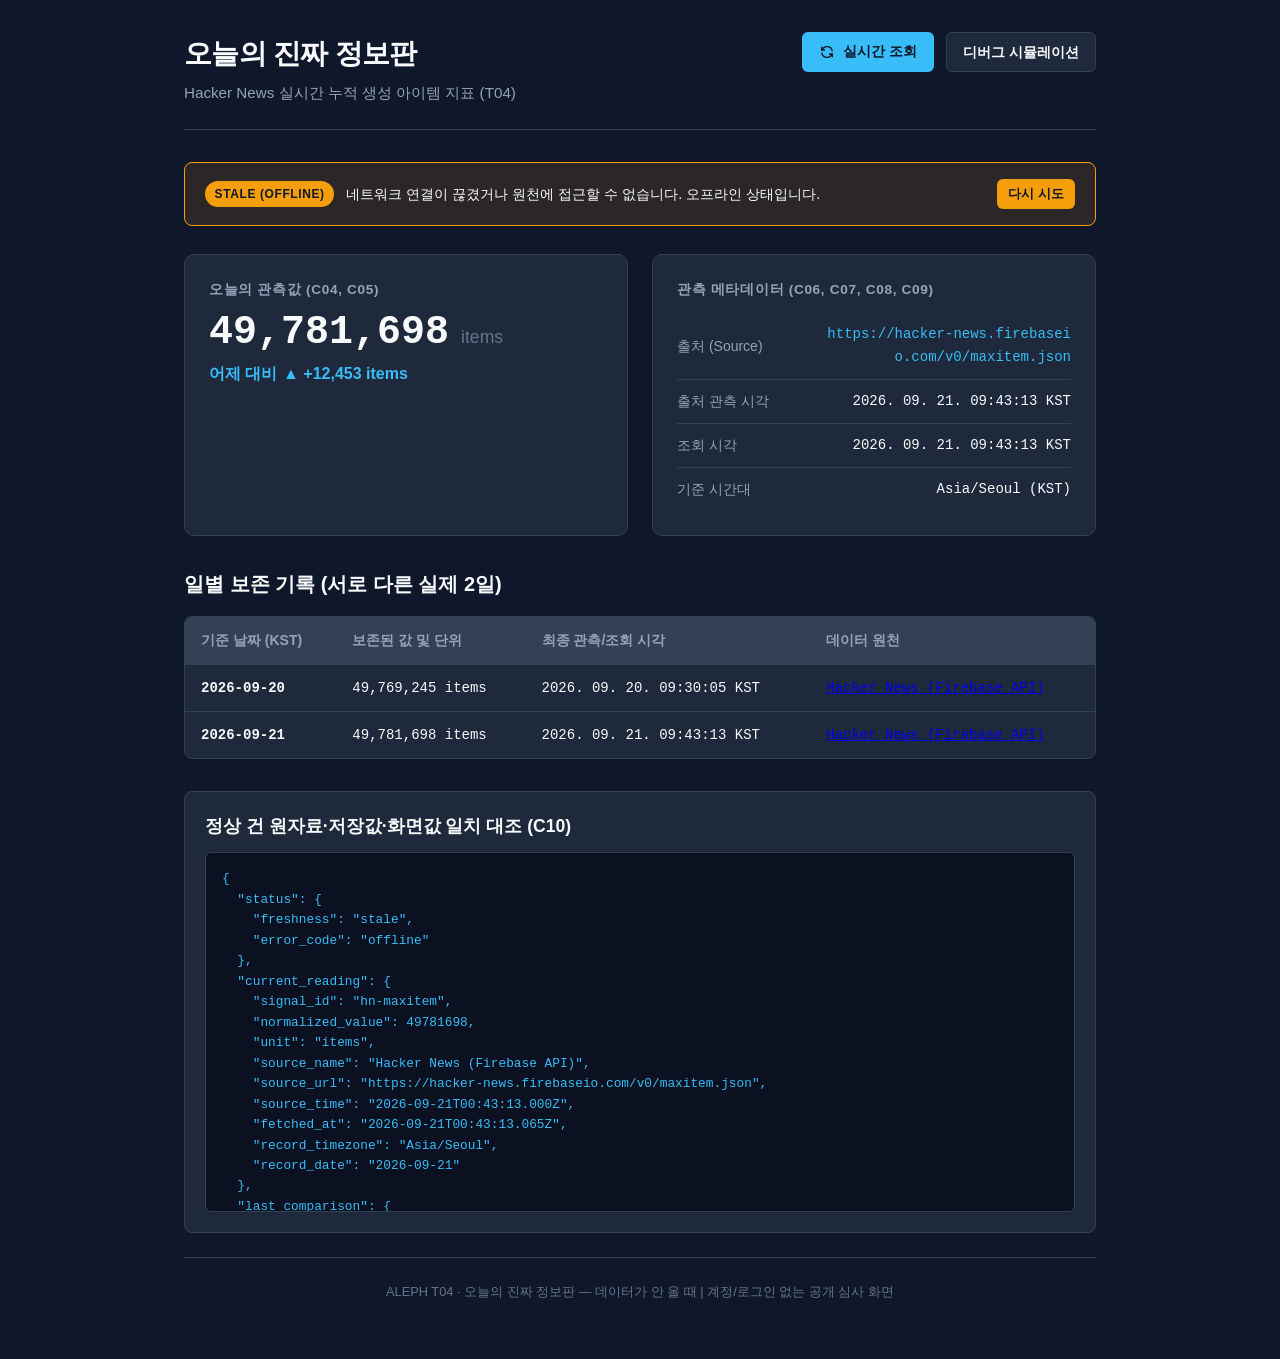
==== index.html @ 4e649e82 "feat(board): 메인 실시간 정보판 화면 구현" ====
<!DOCTYPE html>
<html lang="ko">
<head>
  <meta charset="UTF-8">
  <meta name="viewport" content="width=device-width, initial-scale=1.0">
  <title>오늘의 진짜 정보판 — Hacker News Daily Indicator</title>
  <link rel="stylesheet" href="./style.css">
</head>
<body>
  <div class="container">
    <header>
      <div class="header-title">
        <h1>오늘의 진짜 정보판</h1>
        <p>Hacker News 실시간 누적 생성 아이템 지표 (T04)</p>
      </div>
      <div class="nav-links">
        <button id="btn-refresh" class="btn btn-primary">
          <svg width="16" height="16" fill="none" stroke="currentColor" stroke-width="2" viewBox="0 0 24 24"><path d="M4 4v5h.582m15.356 2A8.001 8.001 0 004.582 9m0 0H9m11 11v-5h-.581m0 0a8.003 8.003 0 01-15.357-2m15.357 2H15"/></svg>
          실시간 조회
        </button>
        <a href="./debug.html" class="btn btn-secondary">
          디버그 시뮬레이션
        </a>
      </div>
    </header>

    <!-- 상태 및 신선도 배너 (C17, C18, C19) -->
    <div id="status-banner" class="status-banner fresh">
      <div class="status-content">
        <div class="status-badge-row">
          <span id="status-badge" class="badge badge-fresh">FRESH</span>
          <span id="status-desc" class="status-desc">외부 원천과 정상 통신 중입니다.</span>
        </div>
      </div>
      <button id="btn-retry" class="btn btn-warning btn-sm" style="display: none;">
        다시 시도
      </button>
    </div>

    <!-- 핵심 지표 카드 그리드 (C04, C05, C24) -->
    <div class="grid">
      <div class="card">
        <div class="card-title">오늘의 관측값 (C04, C05)</div>
        <div class="metric-value-container">
          <span id="metric-value" class="metric-number">-</span>
          <span id="metric-unit" class="metric-unit">items</span>
        </div>
        <div id="metric-delta" class="metric-delta delta-neutral">
          어제 대비 계산 중...
        </div>
      </div>

      <div class="card">
        <div class="card-title">관측 메타데이터 (C06, C07, C08, C09)</div>
        <table class="meta-table">
          <tbody>
            <tr>
              <th>출처 (Source)</th>
              <td><a id="meta-source-url" href="https://hacker-news.firebaseio.com/v0/maxitem.json" target="_blank" rel="noopener noreferrer"><span id="meta-source-name">Hacker News (Firebase API)</span></a></td>
            </tr>
            <tr>
              <th>출처 관측 시각</th>
              <td id="meta-source-time">-</td>
            </tr>
            <tr>
              <th>조회 시각</th>
              <td id="meta-fetched-at">-</td>
            </tr>
            <tr>
              <th>기준 시간대</th>
              <td id="meta-timezone">Asia/Seoul (KST)</td>
            </tr>
          </tbody>
        </table>
      </div>
    </div>

    <!-- KST 일별 보존 기록 테이블 (C22, C23, C24) -->
    <h2 class="section-title">일별 보존 기록 (서로 다른 실제 2일)</h2>
    <div class="history-table-container">
      <table class="history-table">
        <thead>
          <tr>
            <th>기준 날짜 (KST)</th>
            <th>보존된 값 및 단위</th>
            <th>최종 관측/조회 시각</th>
            <th>데이터 원천</th>
          </tr>
        </thead>
        <tbody id="history-table-body">
          <tr>
            <td colspan="4" style="text-align: center; color: var(--text-muted);">기록을 불러오는 중...</td>
          </tr>
        </tbody>
      </table>
    </div>

    <!-- 원자료 대조 인스펙터 (C10) -->
    <div class="panel">
      <div class="panel-title">정상 건 원자료·저장값·화면값 일치 대조 (C10)</div>
      <pre id="raw-json" class="code-box">로딩 중...</pre>
    </div>

    <footer>
      <p>ALEPH T04 · 오늘의 진짜 정보판 — 데이터가 안 올 때 | 계정/로그인 없는 공개 심사 화면</p>
    </footer>
  </div>

  <script type="module" src="./src/app.js"></script>
</body>
</html>
---- style.css ----
:root {
  --bg-primary: #0f172a;
  --bg-secondary: #1e293b;
  --bg-card: #1e293b;
  --bg-subtle: #334155;
  --text-primary: #f8fafc;
  --text-secondary: #94a3b8;
  --text-muted: #64748b;
  --border-color: #334155;
  --accent-primary: #38bdf8;
  --accent-hover: #0284c7;
  --success: #22c55e;
  --success-bg: rgba(34, 197, 94, 0.12);
  --warning: #f59e0b;
  --warning-bg: rgba(245, 158, 11, 0.12);
  --danger: #ef4444;
  --danger-bg: rgba(239, 68, 68, 0.12);
  --font-family: -apple-system, BlinkMacSystemFont, "Segoe UI", Roboto, "Helvetica Neue", Arial, sans-serif;
  --font-mono: ui-monospace, SFMono-Regular, Menlo, Monaco, Consolas, monospace;
}

* {
  box-sizing: border-box;
  margin: 0;
  padding: 0;
}

body {
  background-color: var(--bg-primary);
  color: var(--text-primary);
  font-family: var(--font-family);
  line-height: 1.6;
  min-height: 100vh;
  display: flex;
  flex-direction: column;
}

.container {
  max-width: 960px;
  margin: 0 auto;
  padding: 2rem 1.5rem;
  width: 100%;
}

/* Header */
header {
  border-bottom: 1px solid var(--border-color);
  padding-bottom: 1.5rem;
  margin-bottom: 2rem;
  display: flex;
  justify-content: space-between;
  align-items: flex-start;
  flex-wrap: wrap;
  gap: 1rem;
}

.header-title h1 {
  font-size: 1.75rem;
  font-weight: 700;
  letter-spacing: -0.025em;
  color: var(--text-primary);
}

.header-title p {
  color: var(--text-secondary);
  font-size: 0.95rem;
  margin-top: 0.25rem;
}

.nav-links {
  display: flex;
  gap: 0.75rem;
}

.btn {
  display: inline-flex;
  align-items: center;
  gap: 0.5rem;
  padding: 0.5rem 1rem;
  border-radius: 6px;
  font-size: 0.875rem;
  font-weight: 600;
  text-decoration: none;
  cursor: pointer;
  border: 1px solid transparent;
  transition: background-color 0.15s, border-color 0.15s, color 0.15s;
}

.btn-primary {
  background-color: var(--accent-primary);
  color: #0f172a;
}

.btn-primary:hover {
  background-color: var(--accent-hover);
  color: #ffffff;
}

.btn-secondary {
  background-color: var(--bg-secondary);
  color: var(--text-primary);
  border-color: var(--border-color);
}

.btn-secondary:hover {
  background-color: var(--bg-subtle);
}

.btn-danger {
  background-color: var(--danger);
  color: #ffffff;
}

.btn-danger:hover {
  background-color: #dc2626;
}

.btn-warning {
  background-color: var(--warning);
  color: #0f172a;
}

.btn-sm {
  padding: 0.35rem 0.65rem;
  font-size: 0.8rem;
}

/* Status Banner */
.status-banner {
  padding: 1rem 1.25rem;
  border-radius: 8px;
  margin-bottom: 1.75rem;
  display: flex;
  align-items: center;
  justify-content: space-between;
  gap: 1rem;
  border: 1px solid transparent;
}

.status-banner.fresh {
  background-color: var(--success-bg);
  border-color: var(--success);
  color: var(--success);
}

.status-banner.stale {
  background-color: var(--warning-bg);
  border-color: var(--warning);
  color: var(--warning);
}

.status-content {
  display: flex;
  flex-direction: column;
  gap: 0.25rem;
}

.status-badge-row {
  display: flex;
  align-items: center;
  gap: 0.75rem;
}

.badge {
  display: inline-block;
  padding: 0.2rem 0.6rem;
  border-radius: 9999px;
  font-size: 0.75rem;
  font-weight: 700;
  letter-spacing: 0.05em;
  text-transform: uppercase;
}

.badge-fresh {
  background-color: var(--success);
  color: #0f172a;
}

.badge-stale {
  background-color: var(--warning);
  color: #0f172a;
}

.badge-error {
  background-color: var(--danger);
  color: #ffffff;
}

.status-desc {
  font-size: 0.9rem;
  color: var(--text-primary);
}

/* Cards Grid */
.grid {
  display: grid;
  grid-template-columns: 1fr 1fr;
  gap: 1.5rem;
  margin-bottom: 2rem;
}

@media (max-width: 720px) {
  .grid {
    grid-template-columns: 1fr;
  }
}

.card {
  background-color: var(--bg-card);
  border: 1px solid var(--border-color);
  border-radius: 10px;
  padding: 1.5rem;
}

.card-title {
  font-size: 0.85rem;
  font-weight: 600;
  text-transform: uppercase;
  letter-spacing: 0.05em;
  color: var(--text-secondary);
  margin-bottom: 0.75rem;
}

.metric-value-container {
  display: flex;
  align-items: baseline;
  gap: 0.75rem;
  margin-bottom: 0.5rem;
}

.metric-number {
  font-size: 2.5rem;
  font-weight: 800;
  font-family: var(--font-mono);
  color: var(--text-primary);
  line-height: 1;
}

.metric-unit {
  font-size: 1.1rem;
  color: var(--text-muted);
  font-weight: 500;
}

.metric-delta {
  font-size: 1rem;
  font-weight: 600;
  display: inline-flex;
  align-items: center;
  gap: 0.35rem;
}

.delta-increase {
  color: var(--accent-primary);
}

.delta-decrease {
  color: var(--warning);
}

.delta-neutral {
  color: var(--text-muted);
}

/* Metadata List */
.meta-table {
  width: 100%;
  border-collapse: collapse;
  font-size: 0.875rem;
}

.meta-table tr {
  border-bottom: 1px solid var(--border-color);
}

.meta-table tr:last-child {
  border-bottom: none;
}

.meta-table th {
  text-align: left;
  padding: 0.65rem 0;
  color: var(--text-secondary);
  font-weight: 500;
  width: 38%;
}

.meta-table td {
  text-align: right;
  padding: 0.65rem 0;
  color: var(--text-primary);
  font-family: var(--font-mono);
  word-break: break-all;
}

.meta-table td a {
  color: var(--accent-primary);
  text-decoration: none;
}

.meta-table td a:hover {
  text-decoration: underline;
}

/* History Section */
.section-title {
  font-size: 1.25rem;
  font-weight: 700;
  margin-bottom: 1rem;
  color: var(--text-primary);
}

.history-table-container {
  overflow-x: auto;
  border: 1px solid var(--border-color);
  border-radius: 8px;
  background-color: var(--bg-card);
  margin-bottom: 2rem;
}

.history-table {
  width: 100%;
  border-collapse: collapse;
  font-size: 0.875rem;
  text-align: left;
}

.history-table th {
  background-color: var(--bg-subtle);
  color: var(--text-secondary);
  font-weight: 600;
  padding: 0.75rem 1rem;
  border-bottom: 1px solid var(--border-color);
}

.history-table td {
  padding: 0.75rem 1rem;
  border-bottom: 1px solid var(--border-color);
  font-family: var(--font-mono);
  color: var(--text-primary);
}

.history-table tr:last-child td {
  border-bottom: none;
}

/* Diagnostic / Debug Panel */
.panel {
  background-color: var(--bg-card);
  border: 1px solid var(--border-color);
  border-radius: 8px;
  padding: 1.25rem;
  margin-bottom: 1.5rem;
}

.panel-title {
  font-size: 1.1rem;
  font-weight: 700;
  margin-bottom: 0.75rem;
  color: var(--text-primary);
}

.button-group {
  display: flex;
  flex-wrap: wrap;
  gap: 0.5rem;
  margin-bottom: 1rem;
}

.code-box {
  background-color: #0b1120;
  border: 1px solid var(--border-color);
  border-radius: 6px;
  padding: 1rem;
  font-family: var(--font-mono);
  font-size: 0.8rem;
  color: #38bdf8;
  overflow-x: auto;
  max-height: 360px;
  white-space: pre-wrap;
  word-break: break-all;
}

/* Footer */
footer {
  margin-top: auto;
  border-top: 1px solid var(--border-color);
  padding: 1.5rem 0;
  text-align: center;
  font-size: 0.8rem;
  color: var(--text-muted);
}
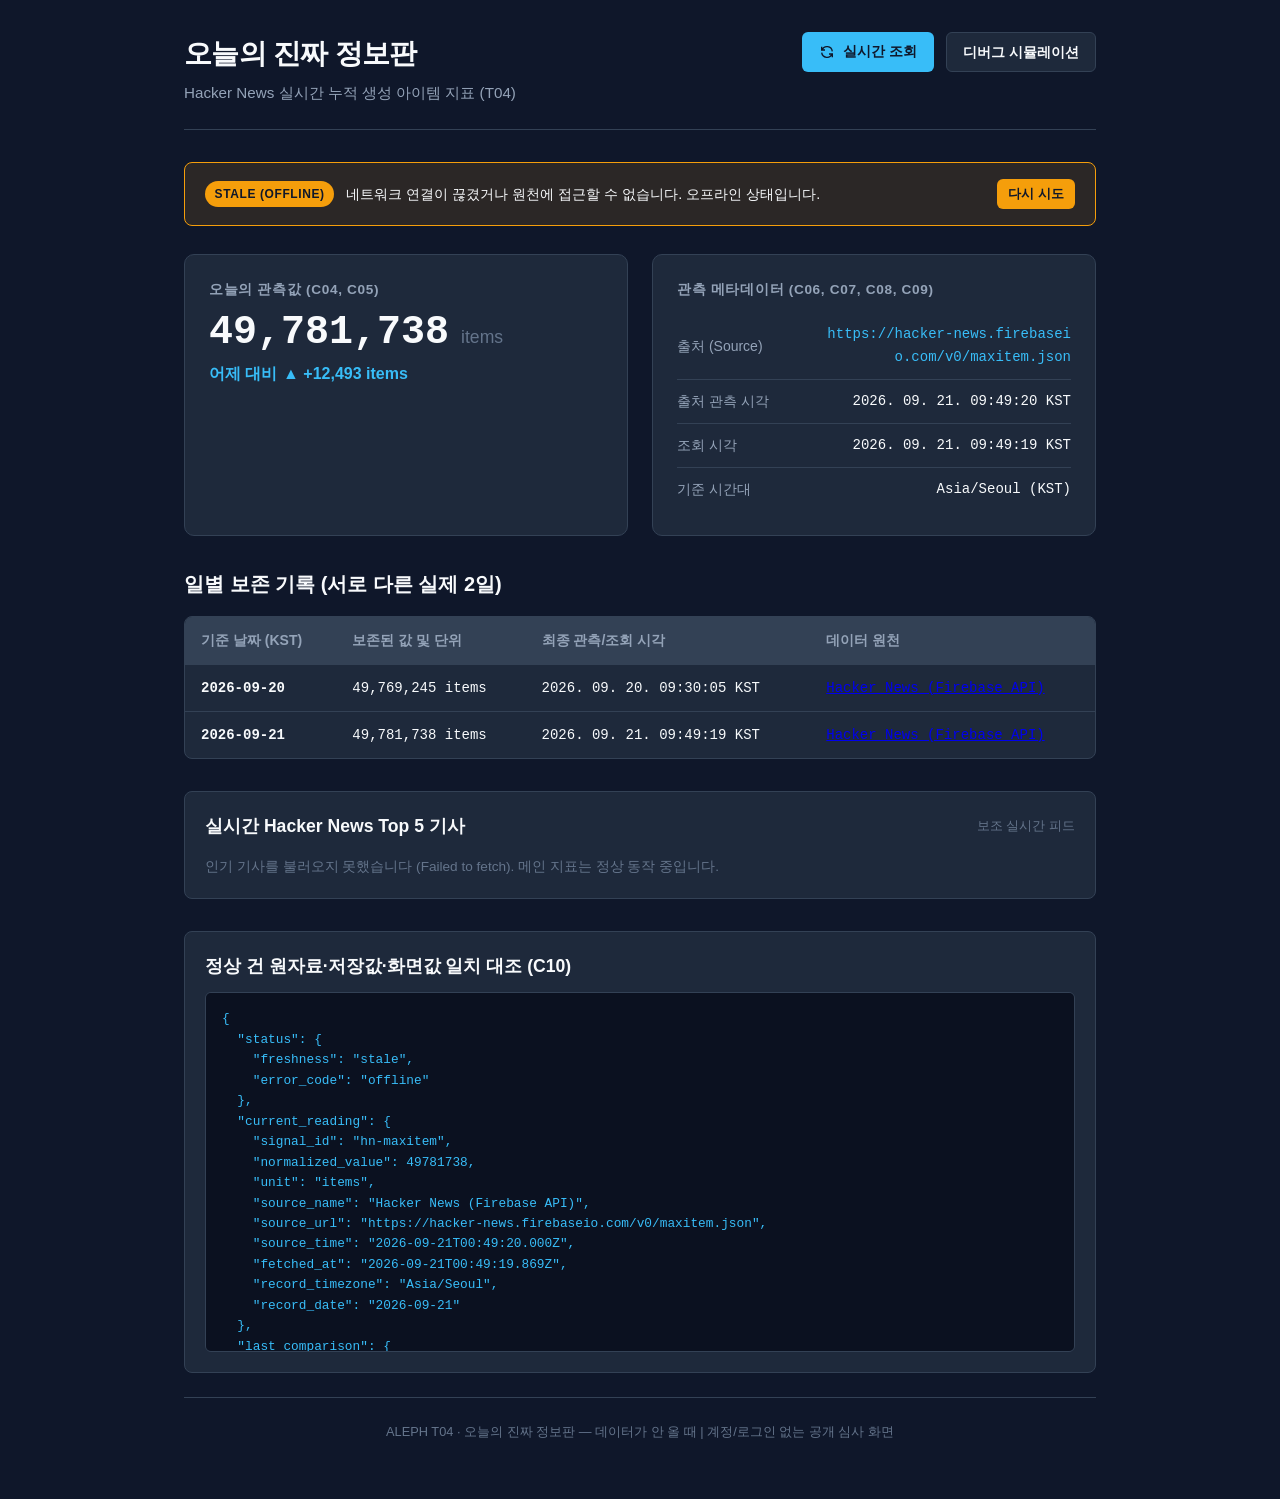
==== commit 43e157af: "feat(board): 실시간 Hacker News Top 5 인기 기사 보조 위젯 추가" ====
--- a/index.html
+++ b/index.html
@@ -95,6 +95,17 @@
       </table>
     </div>
 
+    <!-- 실시간 Hacker News Top 5 인기 기사 (보조 위젯) -->
+    <div class="panel" style="margin-bottom: 2rem;">
+      <div style="display: flex; justify-content: space-between; align-items: center; margin-bottom: 1rem;">
+        <h2 class="panel-title" style="margin-bottom: 0;">실시간 Hacker News Top 5 기사</h2>
+        <span style="font-size: 0.8rem; color: var(--text-muted);">보조 실시간 피드</span>
+      </div>
+      <ul id="top-stories-list" class="top-stories-list">
+        <li style="color: var(--text-muted); font-size: 0.85rem;">인기 기사를 불러오는 중...</li>
+      </ul>
+    </div>
+
     <!-- 원자료 대조 인스펙터 (C10) -->
     <div class="panel">
       <div class="panel-title">정상 건 원자료·저장값·화면값 일치 대조 (C10)</div>
--- a/style.css
+++ b/style.css
@@ -310,6 +310,72 @@
   color: var(--text-primary);
 }
 
+/* Top Stories List */
+.top-stories-list {
+  list-style: none;
+  display: flex;
+  flex-direction: column;
+  gap: 0.75rem;
+}
+
+.top-story-item {
+  display: flex;
+  align-items: flex-start;
+  gap: 1rem;
+  padding: 0.85rem 1rem;
+  background-color: var(--bg-card);
+  border: 1px solid var(--border-color);
+  border-radius: 8px;
+  transition: border-color 0.15s, transform 0.15s;
+}
+
+.top-story-item:hover {
+  border-color: var(--accent-primary);
+  transform: translateY(-1px);
+}
+
+.story-rank {
+  font-size: 1.1rem;
+  font-weight: 800;
+  color: var(--accent-primary);
+  font-family: var(--font-mono);
+  min-width: 1.75rem;
+  text-align: center;
+  padding-top: 0.1rem;
+}
+
+.story-content {
+  flex: 1;
+}
+
+.story-title {
+  font-size: 0.95rem;
+  font-weight: 600;
+  color: var(--text-primary);
+  text-decoration: none;
+  line-height: 1.4;
+  display: inline-block;
+  margin-bottom: 0.35rem;
+}
+
+.story-title:hover {
+  color: var(--accent-primary);
+}
+
+.story-meta {
+  font-size: 0.8rem;
+  color: var(--text-muted);
+  display: flex;
+  gap: 0.75rem;
+  flex-wrap: wrap;
+}
+
+.story-meta span {
+  display: inline-flex;
+  align-items: center;
+  gap: 0.25rem;
+}
+
 .history-table-container {
   overflow-x: auto;
   border: 1px solid var(--border-color);
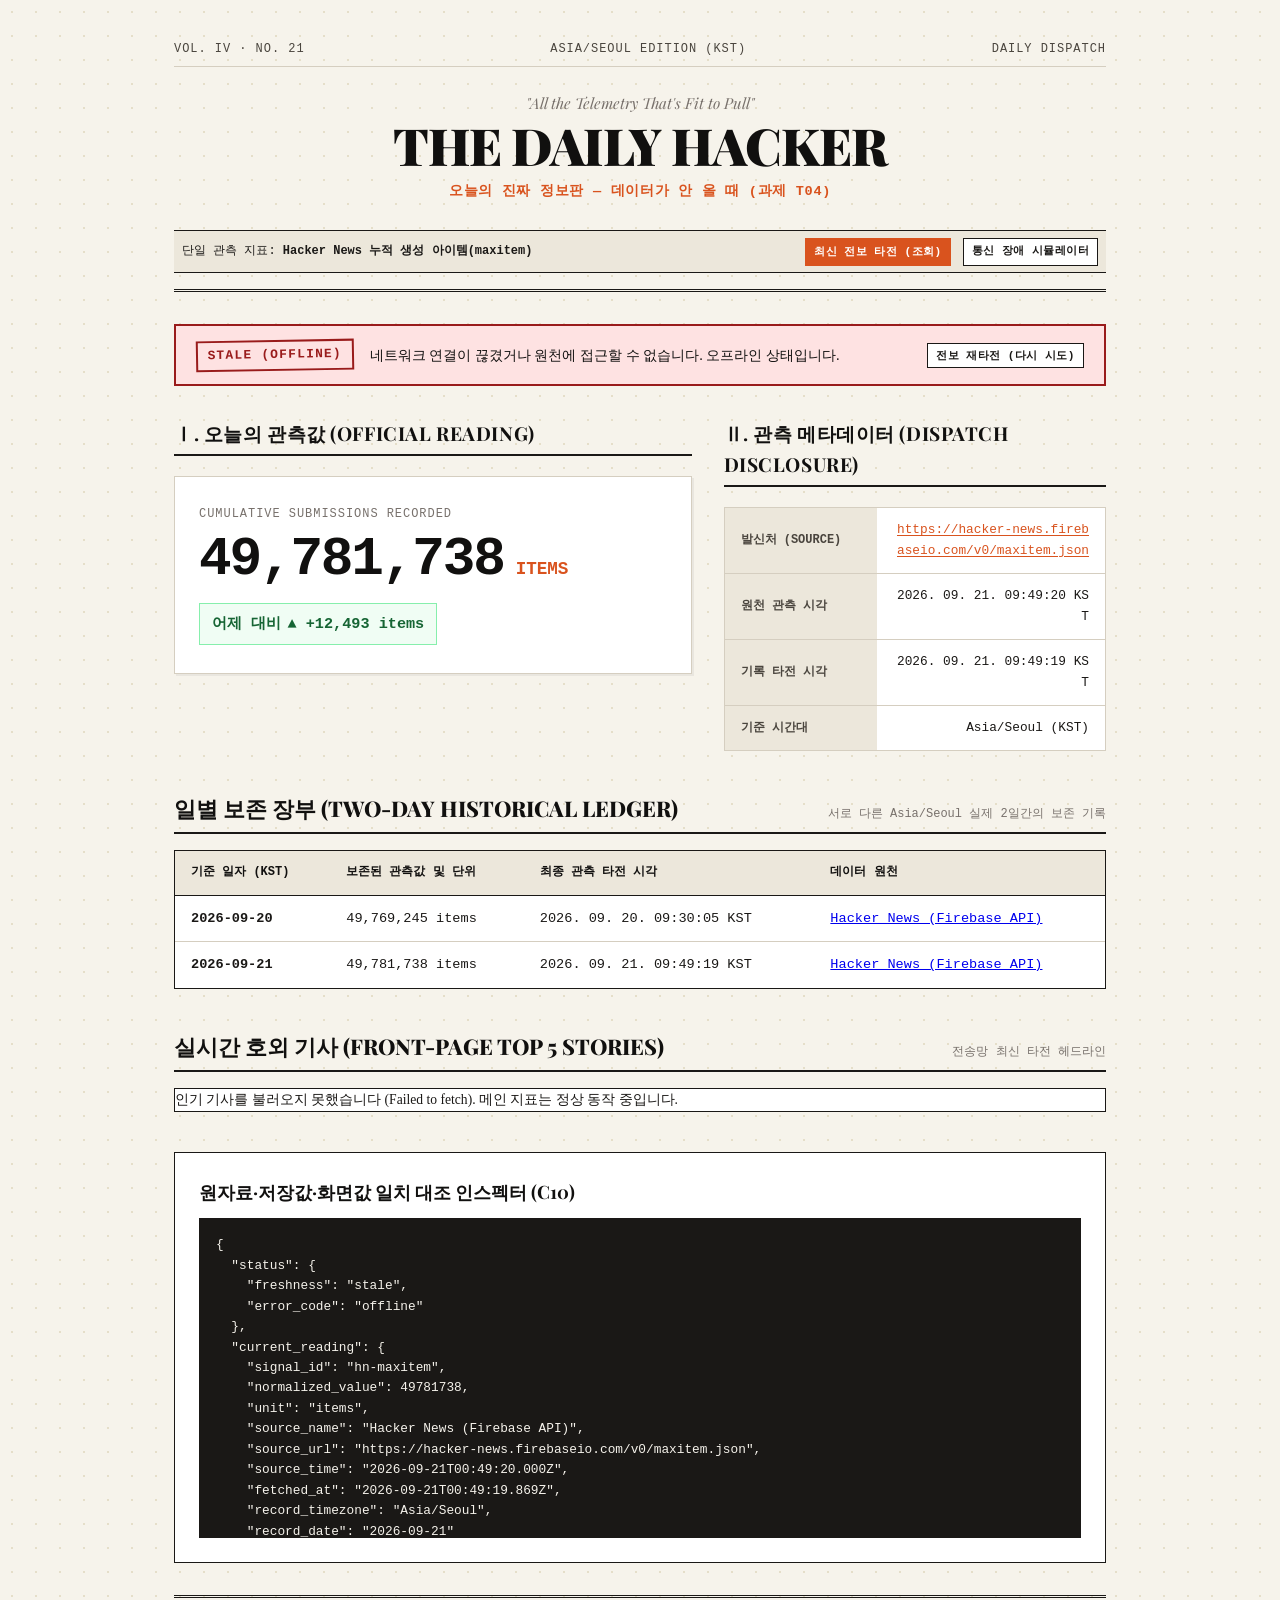
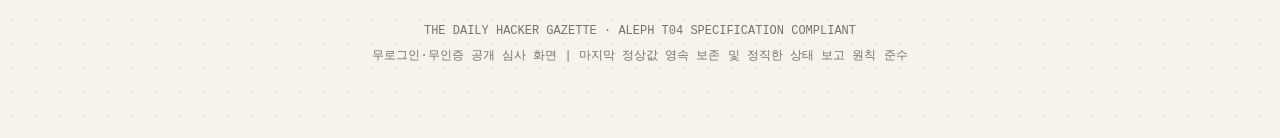
==== commit 9185ac90: "style(theme): The Daily Hacker Broadsheet 신문 디자인 시스템으로 리디자인" ====
--- a/index.html
+++ b/index.html
@@ -3,67 +3,84 @@
 <head>
   <meta charset="UTF-8">
   <meta name="viewport" content="width=device-width, initial-scale=1.0">
-  <title>오늘의 진짜 정보판 — Hacker News Daily Indicator</title>
+  <title>The Daily Hacker Gazette — 오늘의 진짜 정보판</title>
+  <link rel="preconnect" href="https://fonts.googleapis.com">
+  <link rel="preconnect" href="https://fonts.gstatic.com" crossorigin>
+  <link href="https://fonts.googleapis.com/css2?family=Playfair+Display:ital,wght@0,700;0,900;1,400;1,700&display=swap" rel="stylesheet">
   <link rel="stylesheet" href="./style.css">
 </head>
 <body>
   <div class="container">
-    <header>
-      <div class="header-title">
-        <h1>오늘의 진짜 정보판</h1>
-        <p>Hacker News 실시간 누적 생성 아이템 지표 (T04)</p>
+    <!-- 신문 마스트헤드 (Masthead) -->
+    <header class="masthead">
+      <div class="masthead-meta-top">
+        <span>Vol. IV · No. 21</span>
+        <span>Asia/Seoul Edition (KST)</span>
+        <span>Daily Dispatch</span>
       </div>
-      <div class="nav-links">
-        <button id="btn-refresh" class="btn btn-primary">
-          <svg width="16" height="16" fill="none" stroke="currentColor" stroke-width="2" viewBox="0 0 24 24"><path d="M4 4v5h.582m15.356 2A8.001 8.001 0 004.582 9m0 0H9m11 11v-5h-.581m0 0a8.003 8.003 0 01-15.357-2m15.357 2H15"/></svg>
-          실시간 조회
-        </button>
-        <a href="./debug.html" class="btn btn-secondary">
-          디버그 시뮬레이션
-        </a>
+
+      <div class="masthead-title-wrap">
+        <div class="masthead-motto">"All the Telemetry That's Fit to Pull"</div>
+        <h1 class="masthead-title">The Daily Hacker</h1>
+        <div class="masthead-sub">오늘의 진짜 정보판 — 데이터가 안 올 때 (과제 T04)</div>
+      </div>
+
+      <div class="masthead-bar-bottom">
+        <div>단일 관측 지표: <strong>Hacker News 누적 생성 아이템(maxitem)</strong></div>
+        <div class="nav-links">
+          <button id="btn-refresh" class="btn btn-primary btn-sm">
+            최신 전보 타전 (조회)
+          </button>
+          <a href="./debug.html" class="btn btn-sm">
+            통신 장애 시뮬레이터
+          </a>
+        </div>
       </div>
     </header>
 
-    <!-- 상태 및 신선도 배너 (C17, C18, C19) -->
+    <!-- 활판 인쇄 상태 스탬프 배너 (C17, C18, C19) -->
     <div id="status-banner" class="status-banner fresh">
       <div class="status-content">
-        <div class="status-badge-row">
-          <span id="status-badge" class="badge badge-fresh">FRESH</span>
-          <span id="status-desc" class="status-desc">외부 원천과 정상 통신 중입니다.</span>
-        </div>
+        <span id="status-badge" class="stamp stamp-fresh">FRESH</span>
+        <span id="status-desc" class="status-desc">원천 통신 회선 정상. 실시간 최신 관측 전보입니다.</span>
       </div>
-      <button id="btn-retry" class="btn btn-warning btn-sm" style="display: none;">
-        다시 시도
+      <button id="btn-retry" class="btn btn-sm" style="display: none;">
+        전보 재타전 (다시 시도)
       </button>
     </div>
 
-    <!-- 핵심 지표 카드 그리드 (C04, C05, C24) -->
-    <div class="grid">
-      <div class="card">
-        <div class="card-title">오늘의 관측값 (C04, C05)</div>
-        <div class="metric-value-container">
-          <span id="metric-value" class="metric-number">-</span>
-          <span id="metric-unit" class="metric-unit">items</span>
-        </div>
-        <div id="metric-delta" class="metric-delta delta-neutral">
-          어제 대비 계산 중...
+    <!-- 신문 2열 칼럼 그리드 (C04, C05, C06, C07, C08, C09, C24) -->
+    <div class="broadsheet-grid">
+      <!-- 1열: 주간 관측 수치 헤드라인 -->
+      <div class="column">
+        <div class="column-header">Ⅰ. 오늘의 관측값 (Official Reading)</div>
+        <div class="metric-box">
+          <div class="metric-eyebrow">Cumulative Submissions Recorded</div>
+          <div class="metric-value-container">
+            <span id="metric-value" class="metric-number">-</span>
+            <span id="metric-unit" class="metric-unit">items</span>
+          </div>
+          <div id="metric-delta" class="metric-delta delta-neutral">
+            어제 대비 계산 중...
+          </div>
         </div>
       </div>
 
-      <div class="card">
-        <div class="card-title">관측 메타데이터 (C06, C07, C08, C09)</div>
+      <!-- 2열: 전보 발신처 및 관측 시각 메타데이터 -->
+      <div class="column">
+        <div class="column-header">Ⅱ. 관측 메타데이터 (Dispatch Disclosure)</div>
         <table class="meta-table">
           <tbody>
             <tr>
-              <th>출처 (Source)</th>
+              <th>발신처 (Source)</th>
               <td><a id="meta-source-url" href="https://hacker-news.firebaseio.com/v0/maxitem.json" target="_blank" rel="noopener noreferrer"><span id="meta-source-name">Hacker News (Firebase API)</span></a></td>
             </tr>
             <tr>
-              <th>출처 관측 시각</th>
+              <th>원천 관측 시각</th>
               <td id="meta-source-time">-</td>
             </tr>
             <tr>
-              <th>조회 시각</th>
+              <th>기록 타전 시각</th>
               <td id="meta-fetched-at">-</td>
             </tr>
             <tr>
@@ -75,45 +92,47 @@
       </div>
     </div>
 
-    <!-- KST 일별 보존 기록 테이블 (C22, C23, C24) -->
-    <h2 class="section-title">일별 보존 기록 (서로 다른 실제 2일)</h2>
+    <!-- KST 일별 보존 기록 장부 (C22, C23, C24) -->
+    <div class="section-head">
+      <h2 class="section-title">일별 보존 장부 (Two-Day Historical Ledger)</h2>
+      <span class="section-sub">서로 다른 Asia/Seoul 실제 2일간의 보존 기록</span>
+    </div>
     <div class="history-table-container">
       <table class="history-table">
         <thead>
           <tr>
-            <th>기준 날짜 (KST)</th>
-            <th>보존된 값 및 단위</th>
-            <th>최종 관측/조회 시각</th>
+            <th>기준 일자 (KST)</th>
+            <th>보존된 관측값 및 단위</th>
+            <th>최종 관측 타전 시각</th>
             <th>데이터 원천</th>
           </tr>
         </thead>
         <tbody id="history-table-body">
           <tr>
-            <td colspan="4" style="text-align: center; color: var(--text-muted);">기록을 불러오는 중...</td>
+            <td colspan="4" style="text-align: center; color: var(--ink-muted);">장부 기록을 불러오는 중...</td>
           </tr>
         </tbody>
       </table>
     </div>
 
-    <!-- 실시간 Hacker News Top 5 인기 기사 (보조 위젯) -->
-    <div class="panel" style="margin-bottom: 2rem;">
-      <div style="display: flex; justify-content: space-between; align-items: center; margin-bottom: 1rem;">
-        <h2 class="panel-title" style="margin-bottom: 0;">실시간 Hacker News Top 5 기사</h2>
-        <span style="font-size: 0.8rem; color: var(--text-muted);">보조 실시간 피드</span>
-      </div>
-      <ul id="top-stories-list" class="top-stories-list">
-        <li style="color: var(--text-muted); font-size: 0.85rem;">인기 기사를 불러오는 중...</li>
-      </ul>
+    <!-- 실시간 Hacker News Top 5 인기 기사 칼럼 (보조 위젯) -->
+    <div class="section-head">
+      <h2 class="section-title">실시간 호외 기사 (Front-Page Top 5 Stories)</h2>
+      <span class="section-sub">전송망 최신 타전 헤드라인</span>
     </div>
+    <ul id="top-stories-list" class="top-stories-list">
+      <li style="padding: 1rem; color: var(--ink-muted); font-size: 0.85rem;">실시간 인기 기사를 불러오는 중...</li>
+    </ul>
 
     <!-- 원자료 대조 인스펙터 (C10) -->
     <div class="panel">
-      <div class="panel-title">정상 건 원자료·저장값·화면값 일치 대조 (C10)</div>
+      <div class="panel-title">원자료·저장값·화면값 일치 대조 인스펙터 (C10)</div>
       <pre id="raw-json" class="code-box">로딩 중...</pre>
     </div>
 
     <footer>
-      <p>ALEPH T04 · 오늘의 진짜 정보판 — 데이터가 안 올 때 | 계정/로그인 없는 공개 심사 화면</p>
+      <p>THE DAILY HACKER GAZETTE · ALEPH T04 SPECIFICATION COMPLIANT</p>
+      <p style="margin-top: 0.35rem; color: var(--ink-muted);">무로그인·무인증 공개 심사 화면 | 마지막 정상값 영속 보존 및 정직한 상태 보고 원칙 준수</p>
     </footer>
   </div>
 
--- a/style.css
+++ b/style.css
@@ -1,22 +1,28 @@
+/* ==========================================================================
+   THE DAILY HACKER GAZETTE — BROADSHEET DESIGN SYSTEM
+   ========================================================================== */
+
 :root {
-  --bg-primary: #0f172a;
-  --bg-secondary: #1e293b;
-  --bg-card: #1e293b;
-  --bg-subtle: #334155;
-  --text-primary: #f8fafc;
-  --text-secondary: #94a3b8;
-  --text-muted: #64748b;
-  --border-color: #334155;
-  --accent-primary: #38bdf8;
-  --accent-hover: #0284c7;
-  --success: #22c55e;
-  --success-bg: rgba(34, 197, 94, 0.12);
-  --warning: #f59e0b;
-  --warning-bg: rgba(245, 158, 11, 0.12);
-  --danger: #ef4444;
-  --danger-bg: rgba(239, 68, 68, 0.12);
-  --font-family: -apple-system, BlinkMacSystemFont, "Segoe UI", Roboto, "Helvetica Neue", Arial, sans-serif;
-  --font-mono: ui-monospace, SFMono-Regular, Menlo, Monaco, Consolas, monospace;
+  --bg-paper: #f6f3eb;
+  --bg-paper-tint: #ece7db;
+  --bg-paper-card: #ffffff;
+  --ink-black: #1a1816;
+  --ink-headline: #11100f;
+  --ink-secondary: #4a453e;
+  --ink-muted: #78716c;
+  --border-rule: #d5cec0;
+  --border-dark: #1a1816;
+  --accent-orange: #d9531e;
+  --accent-orange-subtle: #fbeee8;
+  --stamp-red: #991b1b;
+  --stamp-red-bg: #fee2e2;
+  --stamp-green: #166534;
+  --stamp-green-bg: #dcfce7;
+
+  --font-serif: "Playfair Display", Georgia, "Times New Roman", Times, serif;
+  --font-body: "Charter", "Georgia", "Iowan Old Style", serif;
+  --font-mono: "SF Mono", "Courier Prime", "Courier New", monospace;
+  --font-sans: -apple-system, BlinkMacSystemFont, "Segoe UI", Roboto, sans-serif;
 }
 
 * {
@@ -26,251 +32,316 @@
 }
 
 body {
-  background-color: var(--bg-primary);
-  color: var(--text-primary);
-  font-family: var(--font-family);
+  background-color: var(--bg-paper);
+  color: var(--ink-black);
+  font-family: var(--font-body);
   line-height: 1.6;
   min-height: 100vh;
   display: flex;
   flex-direction: column;
+  background-image: radial-gradient(#e5dec9 0.75px, transparent 0.75px);
+  background-size: 24px 24px;
 }
 
 .container {
-  max-width: 960px;
+  max-width: 980px;
   margin: 0 auto;
-  padding: 2rem 1.5rem;
+  padding: 2.5rem 1.5rem;
   width: 100%;
 }
 
-/* Header */
-header {
-  border-bottom: 1px solid var(--border-color);
-  padding-bottom: 1.5rem;
+/* ==========================================================================
+   MASTHEAD (신문 제호 및 상단 정보)
+   ========================================================================== */
+
+.masthead {
   margin-bottom: 2rem;
+  border-bottom: 3px double var(--border-dark);
+  padding-bottom: 1rem;
+}
+
+.masthead-meta-top {
   display: flex;
   justify-content: space-between;
-  align-items: flex-start;
-  flex-wrap: wrap;
-  gap: 1rem;
-}
-
-.header-title h1 {
-  font-size: 1.75rem;
-  font-weight: 700;
-  letter-spacing: -0.025em;
-  color: var(--text-primary);
-}
-
-.header-title p {
-  color: var(--text-secondary);
+  align-items: center;
+  font-family: var(--font-mono);
+  font-size: 0.75rem;
+  text-transform: uppercase;
+  letter-spacing: 0.08em;
+  color: var(--ink-secondary);
+  border-bottom: 1px solid var(--border-rule);
+  padding-bottom: 0.4rem;
+  margin-bottom: 1rem;
+}
+
+.masthead-title-wrap {
+  text-align: center;
+  padding: 0.5rem 0 1rem;
+}
+
+.masthead-motto {
+  font-family: var(--font-serif);
+  font-style: italic;
   font-size: 0.95rem;
-  margin-top: 0.25rem;
+  color: var(--ink-muted);
+  margin-bottom: 0.25rem;
+}
+
+.masthead-title {
+  font-family: var(--font-serif);
+  font-size: 3.2rem;
+  font-weight: 900;
+  letter-spacing: -0.02em;
+  line-height: 1.05;
+  color: var(--ink-headline);
+  text-transform: uppercase;
+}
+
+.masthead-sub {
+  font-family: var(--font-mono);
+  font-size: 0.85rem;
+  color: var(--accent-orange);
+  letter-spacing: 0.05em;
+  margin-top: 0.5rem;
+  font-weight: 600;
+}
+
+.masthead-bar-bottom {
+  display: flex;
+  justify-content: space-between;
+  align-items: center;
+  font-family: var(--font-mono);
+  font-size: 0.75rem;
+  border-top: 1px solid var(--border-dark);
+  border-bottom: 1px solid var(--border-dark);
+  padding: 0.4rem 0.5rem;
+  margin-top: 0.75rem;
+  background-color: var(--bg-paper-tint);
 }
 
 .nav-links {
   display: flex;
   gap: 0.75rem;
 }
+
+/* ==========================================================================
+   BUTTONS
+   ========================================================================== */
 
 .btn {
   display: inline-flex;
   align-items: center;
-  gap: 0.5rem;
-  padding: 0.5rem 1rem;
-  border-radius: 6px;
-  font-size: 0.875rem;
-  font-weight: 600;
+  gap: 0.4rem;
+  padding: 0.4rem 0.85rem;
+  font-family: var(--font-mono);
+  font-size: 0.75rem;
+  font-weight: 700;
   text-decoration: none;
   cursor: pointer;
-  border: 1px solid transparent;
-  transition: background-color 0.15s, border-color 0.15s, color 0.15s;
+  border: 1px solid var(--border-dark);
+  background-color: var(--bg-paper-card);
+  color: var(--ink-black);
+  text-transform: uppercase;
+  letter-spacing: 0.04em;
+  transition: background-color 0.1s, color 0.1s;
+}
+
+.btn:hover {
+  background-color: var(--ink-black);
+  color: var(--bg-paper);
 }
 
 .btn-primary {
-  background-color: var(--accent-primary);
-  color: #0f172a;
+  background-color: var(--accent-orange);
+  color: #ffffff;
+  border-color: var(--accent-orange);
 }
 
 .btn-primary:hover {
-  background-color: var(--accent-hover);
+  background-color: #b83d0f;
   color: #ffffff;
 }
 
-.btn-secondary {
-  background-color: var(--bg-secondary);
-  color: var(--text-primary);
-  border-color: var(--border-color);
-}
-
-.btn-secondary:hover {
-  background-color: var(--bg-subtle);
-}
-
-.btn-danger {
-  background-color: var(--danger);
-  color: #ffffff;
-}
-
-.btn-danger:hover {
-  background-color: #dc2626;
-}
-
-.btn-warning {
-  background-color: var(--warning);
-  color: #0f172a;
-}
-
 .btn-sm {
-  padding: 0.35rem 0.65rem;
-  font-size: 0.8rem;
-}
-
-/* Status Banner */
+  padding: 0.25rem 0.5rem;
+  font-size: 0.7rem;
+}
+
+/* ==========================================================================
+   STATUS STAMP BANNER (도장 찍힌 듯한 장애/정상 상태 배너)
+   ========================================================================== */
+
 .status-banner {
-  padding: 1rem 1.25rem;
-  border-radius: 8px;
-  margin-bottom: 1.75rem;
   display: flex;
   align-items: center;
   justify-content: space-between;
+  padding: 0.85rem 1.25rem;
+  margin-bottom: 2rem;
+  border: 2px solid;
+  position: relative;
+  background-color: var(--bg-paper-card);
+}
+
+.status-banner.fresh {
+  border-color: var(--stamp-green);
+  background-color: var(--stamp-green-bg);
+}
+
+.status-banner.stale {
+  border-color: var(--stamp-red);
+  background-color: var(--stamp-red-bg);
+}
+
+.status-content {
+  display: flex;
+  align-items: center;
   gap: 1rem;
-  border: 1px solid transparent;
-}
-
-.status-banner.fresh {
-  background-color: var(--success-bg);
-  border-color: var(--success);
-  color: var(--success);
-}
-
-.status-banner.stale {
-  background-color: var(--warning-bg);
-  border-color: var(--warning);
-  color: var(--warning);
-}
-
-.status-content {
-  display: flex;
-  flex-direction: column;
-  gap: 0.25rem;
-}
-
-.status-badge-row {
-  display: flex;
-  align-items: center;
-  gap: 0.75rem;
-}
-
-.badge {
+}
+
+.stamp {
+  font-family: var(--font-mono);
+  font-size: 0.8rem;
+  font-weight: 900;
+  letter-spacing: 0.1em;
+  padding: 0.2rem 0.6rem;
+  border: 2px solid;
+  text-transform: uppercase;
+  transform: rotate(-1deg);
   display: inline-block;
-  padding: 0.2rem 0.6rem;
-  border-radius: 9999px;
-  font-size: 0.75rem;
-  font-weight: 700;
-  letter-spacing: 0.05em;
-  text-transform: uppercase;
-}
-
-.badge-fresh {
-  background-color: var(--success);
-  color: #0f172a;
-}
-
-.badge-stale {
-  background-color: var(--warning);
-  color: #0f172a;
-}
-
-.badge-error {
-  background-color: var(--danger);
-  color: #ffffff;
+}
+
+.stamp-fresh {
+  color: var(--stamp-green);
+  border-color: var(--stamp-green);
+}
+
+.stamp-stale {
+  color: var(--stamp-red);
+  border-color: var(--stamp-red);
 }
 
 .status-desc {
   font-size: 0.9rem;
-  color: var(--text-primary);
-}
-
-/* Cards Grid */
-.grid {
+  color: var(--ink-headline);
+  font-weight: 500;
+}
+
+/* ==========================================================================
+   BROADSHEET COLUMNS (2-COLUMN EDITORIAL GRID)
+   ========================================================================== */
+
+.broadsheet-grid {
   display: grid;
-  grid-template-columns: 1fr 1fr;
-  gap: 1.5rem;
-  margin-bottom: 2rem;
-}
-
-@media (max-width: 720px) {
-  .grid {
+  grid-template-columns: 1.15fr 0.85fr;
+  gap: 2rem;
+  margin-bottom: 2.5rem;
+  position: relative;
+}
+
+@media (max-width: 768px) {
+  .broadsheet-grid {
     grid-template-columns: 1fr;
+    gap: 1.5rem;
   }
 }
 
-.card {
-  background-color: var(--bg-card);
-  border: 1px solid var(--border-color);
-  border-radius: 10px;
-  padding: 1.5rem;
-}
-
-.card-title {
-  font-size: 0.85rem;
-  font-weight: 600;
-  text-transform: uppercase;
-  letter-spacing: 0.05em;
-  color: var(--text-secondary);
-  margin-bottom: 0.75rem;
+.column {
+  display: flex;
+  flex-direction: column;
+}
+
+.column-header {
+  font-family: var(--font-serif);
+  font-size: 1.2rem;
+  font-weight: 700;
+  border-bottom: 2px solid var(--border-dark);
+  padding-bottom: 0.35rem;
+  margin-bottom: 1.25rem;
+  text-transform: uppercase;
+  letter-spacing: 0.03em;
+  color: var(--ink-headline);
+}
+
+/* Primary Metric Block */
+.metric-box {
+  background-color: var(--bg-paper-card);
+  border: 1px solid var(--border-rule);
+  padding: 1.75rem 1.5rem;
+  box-shadow: 2px 2px 0px rgba(0, 0, 0, 0.05);
+}
+
+.metric-eyebrow {
+  font-family: var(--font-mono);
+  font-size: 0.75rem;
+  text-transform: uppercase;
+  letter-spacing: 0.08em;
+  color: var(--ink-muted);
+  margin-bottom: 0.5rem;
 }
 
 .metric-value-container {
   display: flex;
   align-items: baseline;
   gap: 0.75rem;
-  margin-bottom: 0.5rem;
+  margin-bottom: 1rem;
 }
 
 .metric-number {
-  font-size: 2.5rem;
-  font-weight: 800;
-  font-family: var(--font-mono);
-  color: var(--text-primary);
+  font-family: var(--font-mono);
+  font-size: 3.4rem;
+  font-weight: 900;
+  letter-spacing: -0.04em;
   line-height: 1;
+  color: var(--ink-headline);
 }
 
 .metric-unit {
+  font-family: var(--font-mono);
   font-size: 1.1rem;
-  color: var(--text-muted);
-  font-weight: 500;
+  color: var(--accent-orange);
+  font-weight: 700;
+  text-transform: uppercase;
 }
 
 .metric-delta {
-  font-size: 1rem;
-  font-weight: 600;
+  font-family: var(--font-mono);
+  font-size: 0.95rem;
+  font-weight: 700;
+  padding: 0.5rem 0.75rem;
+  border: 1px solid var(--border-rule);
+  background-color: var(--bg-paper);
   display: inline-flex;
   align-items: center;
-  gap: 0.35rem;
+  gap: 0.4rem;
 }
 
 .delta-increase {
-  color: var(--accent-primary);
+  color: var(--stamp-green);
+  border-color: #86efac;
+  background-color: #f0fdf4;
 }
 
 .delta-decrease {
-  color: var(--warning);
+  color: var(--stamp-red);
+  border-color: #fca5a5;
+  background-color: #fef2f2;
 }
 
 .delta-neutral {
-  color: var(--text-muted);
-}
-
-/* Metadata List */
+  color: var(--ink-muted);
+}
+
+/* Meta Data Table (Broadsheet Style) */
 .meta-table {
   width: 100%;
   border-collapse: collapse;
-  font-size: 0.875rem;
+  font-size: 0.85rem;
+  background-color: var(--bg-paper-card);
+  border: 1px solid var(--border-rule);
 }
 
 .meta-table tr {
-  border-bottom: 1px solid var(--border-color);
+  border-bottom: 1px solid var(--border-rule);
 }
 
 .meta-table tr:last-child {
@@ -279,151 +350,188 @@
 
 .meta-table th {
   text-align: left;
-  padding: 0.65rem 0;
-  color: var(--text-secondary);
-  font-weight: 500;
-  width: 38%;
+  padding: 0.75rem 1rem;
+  font-family: var(--font-mono);
+  font-size: 0.75rem;
+  font-weight: 600;
+  text-transform: uppercase;
+  color: var(--ink-secondary);
+  background-color: var(--bg-paper-tint);
+  width: 40%;
 }
 
 .meta-table td {
+  padding: 0.75rem 1rem;
+  font-family: var(--font-mono);
+  font-size: 0.8rem;
+  color: var(--ink-black);
   text-align: right;
-  padding: 0.65rem 0;
-  color: var(--text-primary);
-  font-family: var(--font-mono);
   word-break: break-all;
 }
 
 .meta-table td a {
-  color: var(--accent-primary);
-  text-decoration: none;
-}
-
-.meta-table td a:hover {
+  color: var(--accent-orange);
   text-decoration: underline;
-}
-
-/* History Section */
+  text-underline-offset: 2px;
+}
+
+/* ==========================================================================
+   LEDGER SECTION (일별 보존 기록 장부)
+   ========================================================================== */
+
+.section-head {
+  border-bottom: 2px solid var(--border-dark);
+  padding-bottom: 0.4rem;
+  margin-bottom: 1rem;
+  display: flex;
+  justify-content: space-between;
+  align-items: baseline;
+}
+
 .section-title {
-  font-size: 1.25rem;
-  font-weight: 700;
-  margin-bottom: 1rem;
-  color: var(--text-primary);
-}
-
-/* Top Stories List */
-.top-stories-list {
-  list-style: none;
-  display: flex;
-  flex-direction: column;
-  gap: 0.75rem;
-}
-
-.top-story-item {
-  display: flex;
-  align-items: flex-start;
-  gap: 1rem;
-  padding: 0.85rem 1rem;
-  background-color: var(--bg-card);
-  border: 1px solid var(--border-color);
-  border-radius: 8px;
-  transition: border-color 0.15s, transform 0.15s;
-}
-
-.top-story-item:hover {
-  border-color: var(--accent-primary);
-  transform: translateY(-1px);
-}
-
-.story-rank {
-  font-size: 1.1rem;
+  font-family: var(--font-serif);
+  font-size: 1.35rem;
   font-weight: 800;
-  color: var(--accent-primary);
-  font-family: var(--font-mono);
-  min-width: 1.75rem;
-  text-align: center;
-  padding-top: 0.1rem;
-}
-
-.story-content {
-  flex: 1;
-}
-
-.story-title {
-  font-size: 0.95rem;
-  font-weight: 600;
-  color: var(--text-primary);
-  text-decoration: none;
-  line-height: 1.4;
-  display: inline-block;
-  margin-bottom: 0.35rem;
-}
-
-.story-title:hover {
-  color: var(--accent-primary);
-}
-
-.story-meta {
-  font-size: 0.8rem;
-  color: var(--text-muted);
-  display: flex;
-  gap: 0.75rem;
-  flex-wrap: wrap;
-}
-
-.story-meta span {
-  display: inline-flex;
-  align-items: center;
-  gap: 0.25rem;
+  text-transform: uppercase;
+  color: var(--ink-headline);
+}
+
+.section-sub {
+  font-family: var(--font-mono);
+  font-size: 0.75rem;
+  color: var(--ink-muted);
 }
 
 .history-table-container {
   overflow-x: auto;
-  border: 1px solid var(--border-color);
-  border-radius: 8px;
-  background-color: var(--bg-card);
-  margin-bottom: 2rem;
+  border: 1px solid var(--border-dark);
+  background-color: var(--bg-paper-card);
+  margin-bottom: 2.5rem;
 }
 
 .history-table {
   width: 100%;
   border-collapse: collapse;
-  font-size: 0.875rem;
+  font-size: 0.85rem;
   text-align: left;
 }
 
 .history-table th {
-  background-color: var(--bg-subtle);
-  color: var(--text-secondary);
-  font-weight: 600;
+  background-color: var(--bg-paper-tint);
+  color: var(--ink-headline);
+  font-family: var(--font-mono);
+  font-size: 0.75rem;
+  font-weight: 700;
+  text-transform: uppercase;
   padding: 0.75rem 1rem;
-  border-bottom: 1px solid var(--border-color);
+  border-bottom: 1px solid var(--border-dark);
 }
 
 .history-table td {
   padding: 0.75rem 1rem;
-  border-bottom: 1px solid var(--border-color);
-  font-family: var(--font-mono);
-  color: var(--text-primary);
+  border-bottom: 1px solid var(--border-rule);
+  font-family: var(--font-mono);
+  color: var(--ink-black);
 }
 
 .history-table tr:last-child td {
   border-bottom: none;
 }
 
-/* Diagnostic / Debug Panel */
+/* ==========================================================================
+   FRONT-PAGE STORIES (실시간 TOP 5 기사 목록)
+   ========================================================================== */
+
+.top-stories-list {
+  list-style: none;
+  display: flex;
+  flex-direction: column;
+  border: 1px solid var(--border-dark);
+  background-color: var(--bg-paper-card);
+  margin-bottom: 2.5rem;
+}
+
+.top-story-item {
+  display: flex;
+  align-items: baseline;
+  gap: 1.25rem;
+  padding: 0.85rem 1.25rem;
+  border-bottom: 1px solid var(--border-rule);
+}
+
+.top-story-item:last-child {
+  border-bottom: none;
+}
+
+.story-rank {
+  font-family: var(--font-serif);
+  font-size: 1.25rem;
+  font-weight: 900;
+  color: var(--accent-orange);
+  min-width: 1.5rem;
+  text-align: right;
+}
+
+.story-content {
+  flex: 1;
+}
+
+.story-title {
+  font-family: var(--font-serif);
+  font-size: 1.05rem;
+  font-weight: 700;
+  color: var(--ink-headline);
+  text-decoration: none;
+  line-height: 1.35;
+  margin-bottom: 0.25rem;
+  display: block;
+}
+
+.story-title:hover {
+  color: var(--accent-orange);
+  text-decoration: underline;
+}
+
+.story-meta {
+  font-family: var(--font-mono);
+  font-size: 0.75rem;
+  color: var(--ink-muted);
+  display: flex;
+  gap: 1rem;
+  flex-wrap: wrap;
+}
+
+/* ==========================================================================
+   PANELS & CODE INSPECTORS (디버그 및 증거 대조용)
+   ========================================================================== */
+
 .panel {
-  background-color: var(--bg-card);
-  border: 1px solid var(--border-color);
-  border-radius: 8px;
-  padding: 1.25rem;
-  margin-bottom: 1.5rem;
+  background-color: var(--bg-paper-card);
+  border: 1px solid var(--border-dark);
+  padding: 1.5rem;
+  margin-bottom: 2rem;
 }
 
 .panel-title {
-  font-size: 1.1rem;
-  font-weight: 700;
+  font-family: var(--font-serif);
+  font-size: 1.15rem;
+  font-weight: 700;
+  text-transform: uppercase;
   margin-bottom: 0.75rem;
-  color: var(--text-primary);
+  color: var(--ink-headline);
+}
+
+.code-box {
+  background-color: #1a1816;
+  border: 1px solid var(--border-dark);
+  padding: 1rem;
+  font-family: var(--font-mono);
+  font-size: 0.8rem;
+  color: #f5f2eb;
+  overflow-x: auto;
+  max-height: 320px;
+  white-space: pre-wrap;
+  word-break: break-all;
 }
 
 .button-group {
@@ -433,26 +541,16 @@
   margin-bottom: 1rem;
 }
 
-.code-box {
-  background-color: #0b1120;
-  border: 1px solid var(--border-color);
-  border-radius: 6px;
-  padding: 1rem;
-  font-family: var(--font-mono);
-  font-size: 0.8rem;
-  color: #38bdf8;
-  overflow-x: auto;
-  max-height: 360px;
-  white-space: pre-wrap;
-  word-break: break-all;
-}
-
-/* Footer */
+/* ==========================================================================
+   FOOTER
+   ========================================================================== */
+
 footer {
   margin-top: auto;
-  border-top: 1px solid var(--border-color);
-  padding: 1.5rem 0;
+  border-top: 3px double var(--border-dark);
+  padding: 1.5rem 0 2rem;
   text-align: center;
-  font-size: 0.8rem;
-  color: var(--text-muted);
-}
+  font-family: var(--font-mono);
+  font-size: 0.75rem;
+  color: var(--ink-muted);
+}
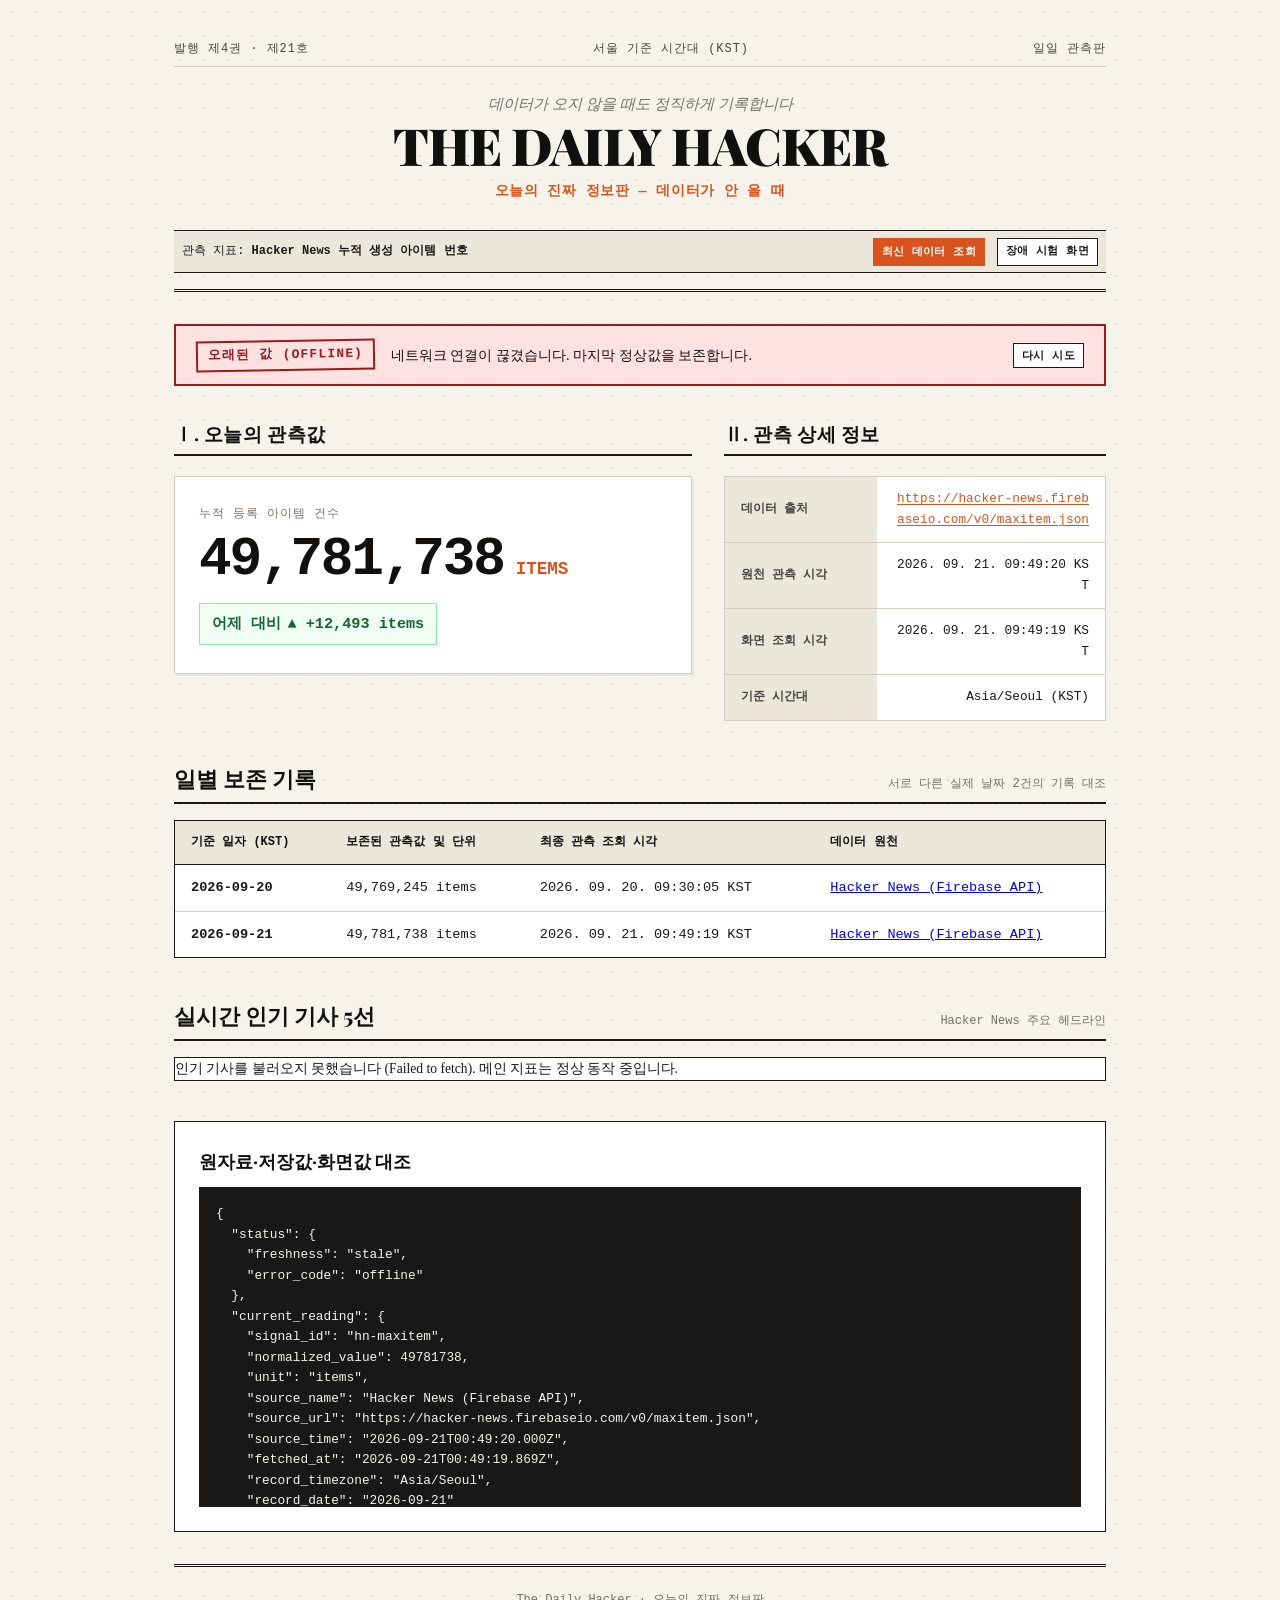
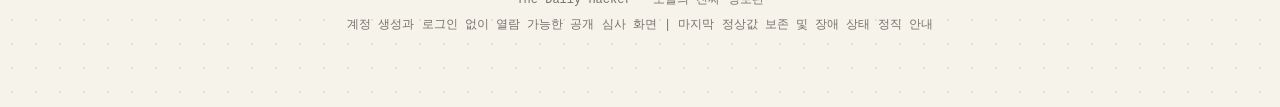
==== commit 46c1b59a: "style(copy): 불필요한 영문 병기 제거 및 한국어 문구 윤문" ====
--- a/index.html
+++ b/index.html
@@ -3,7 +3,7 @@
 <head>
   <meta charset="UTF-8">
   <meta name="viewport" content="width=device-width, initial-scale=1.0">
-  <title>The Daily Hacker Gazette — 오늘의 진짜 정보판</title>
+  <title>The Daily Hacker — 오늘의 진짜 정보판</title>
   <link rel="preconnect" href="https://fonts.googleapis.com">
   <link rel="preconnect" href="https://fonts.gstatic.com" crossorigin>
   <link href="https://fonts.googleapis.com/css2?family=Playfair+Display:ital,wght@0,700;0,900;1,400;1,700&display=swap" rel="stylesheet">
@@ -11,68 +11,68 @@
 </head>
 <body>
   <div class="container">
-    <!-- 신문 마스트헤드 (Masthead) -->
+    <!-- 상단 마스트헤드 -->
     <header class="masthead">
       <div class="masthead-meta-top">
-        <span>Vol. IV · No. 21</span>
-        <span>Asia/Seoul Edition (KST)</span>
-        <span>Daily Dispatch</span>
+        <span>발행 제4권 · 제21호</span>
+        <span>서울 기준 시간대 (KST)</span>
+        <span>일일 관측판</span>
       </div>
 
       <div class="masthead-title-wrap">
-        <div class="masthead-motto">"All the Telemetry That's Fit to Pull"</div>
+        <div class="masthead-motto">데이터가 오지 않을 때도 정직하게 기록합니다</div>
         <h1 class="masthead-title">The Daily Hacker</h1>
-        <div class="masthead-sub">오늘의 진짜 정보판 — 데이터가 안 올 때 (과제 T04)</div>
+        <div class="masthead-sub">오늘의 진짜 정보판 — 데이터가 안 올 때</div>
       </div>
 
       <div class="masthead-bar-bottom">
-        <div>단일 관측 지표: <strong>Hacker News 누적 생성 아이템(maxitem)</strong></div>
+        <div>관측 지표: <strong>Hacker News 누적 생성 아이템 번호</strong></div>
         <div class="nav-links">
           <button id="btn-refresh" class="btn btn-primary btn-sm">
-            최신 전보 타전 (조회)
+            최신 데이터 조회
           </button>
           <a href="./debug.html" class="btn btn-sm">
-            통신 장애 시뮬레이터
+            장애 시험 화면
           </a>
         </div>
       </div>
     </header>
 
-    <!-- 활판 인쇄 상태 스탬프 배너 (C17, C18, C19) -->
+    <!-- 상태 스탬프 배너 (C17, C18, C19) -->
     <div id="status-banner" class="status-banner fresh">
       <div class="status-content">
         <span id="status-badge" class="stamp stamp-fresh">FRESH</span>
-        <span id="status-desc" class="status-desc">원천 통신 회선 정상. 실시간 최신 관측 전보입니다.</span>
+        <span id="status-desc" class="status-desc">외부 원천과 정상 통신 중입니다. 실시간 최신 관측값입니다.</span>
       </div>
       <button id="btn-retry" class="btn btn-sm" style="display: none;">
-        전보 재타전 (다시 시도)
+        다시 시도
       </button>
     </div>
 
-    <!-- 신문 2열 칼럼 그리드 (C04, C05, C06, C07, C08, C09, C24) -->
+    <!-- 2열 정보 그리드 (C04, C05, C06, C07, C08, C09, C24) -->
     <div class="broadsheet-grid">
-      <!-- 1열: 주간 관측 수치 헤드라인 -->
+      <!-- 1열: 주간 관측 수치 -->
       <div class="column">
-        <div class="column-header">Ⅰ. 오늘의 관측값 (Official Reading)</div>
+        <div class="column-header">Ⅰ. 오늘의 관측값</div>
         <div class="metric-box">
-          <div class="metric-eyebrow">Cumulative Submissions Recorded</div>
+          <div class="metric-eyebrow">누적 등록 아이템 건수</div>
           <div class="metric-value-container">
             <span id="metric-value" class="metric-number">-</span>
             <span id="metric-unit" class="metric-unit">items</span>
           </div>
           <div id="metric-delta" class="metric-delta delta-neutral">
-            어제 대비 계산 중...
+            어제 대비 변화량을 계산하고 있습니다.
           </div>
         </div>
       </div>
 
-      <!-- 2열: 전보 발신처 및 관측 시각 메타데이터 -->
+      <!-- 2열: 관측 상세 메타데이터 -->
       <div class="column">
-        <div class="column-header">Ⅱ. 관측 메타데이터 (Dispatch Disclosure)</div>
+        <div class="column-header">Ⅱ. 관측 상세 정보</div>
         <table class="meta-table">
           <tbody>
             <tr>
-              <th>발신처 (Source)</th>
+              <th>데이터 출처</th>
               <td><a id="meta-source-url" href="https://hacker-news.firebaseio.com/v0/maxitem.json" target="_blank" rel="noopener noreferrer"><span id="meta-source-name">Hacker News (Firebase API)</span></a></td>
             </tr>
             <tr>
@@ -80,7 +80,7 @@
               <td id="meta-source-time">-</td>
             </tr>
             <tr>
-              <th>기록 타전 시각</th>
+              <th>화면 조회 시각</th>
               <td id="meta-fetched-at">-</td>
             </tr>
             <tr>
@@ -92,10 +92,10 @@
       </div>
     </div>
 
-    <!-- KST 일별 보존 기록 장부 (C22, C23, C24) -->
+    <!-- 일별 보존 기록 (C22, C23, C24) -->
     <div class="section-head">
-      <h2 class="section-title">일별 보존 장부 (Two-Day Historical Ledger)</h2>
-      <span class="section-sub">서로 다른 Asia/Seoul 실제 2일간의 보존 기록</span>
+      <h2 class="section-title">일별 보존 기록</h2>
+      <span class="section-sub">서로 다른 실제 날짜 2건의 기록 대조</span>
     </div>
     <div class="history-table-container">
       <table class="history-table">
@@ -103,36 +103,36 @@
           <tr>
             <th>기준 일자 (KST)</th>
             <th>보존된 관측값 및 단위</th>
-            <th>최종 관측 타전 시각</th>
+            <th>최종 관측 조회 시각</th>
             <th>데이터 원천</th>
           </tr>
         </thead>
         <tbody id="history-table-body">
           <tr>
-            <td colspan="4" style="text-align: center; color: var(--ink-muted);">장부 기록을 불러오는 중...</td>
+            <td colspan="4" style="text-align: center; color: var(--ink-muted);">기록을 불러오는 중입니다.</td>
           </tr>
         </tbody>
       </table>
     </div>
 
-    <!-- 실시간 Hacker News Top 5 인기 기사 칼럼 (보조 위젯) -->
+    <!-- 실시간 인기 기사 5선 (보조 위젯) -->
     <div class="section-head">
-      <h2 class="section-title">실시간 호외 기사 (Front-Page Top 5 Stories)</h2>
-      <span class="section-sub">전송망 최신 타전 헤드라인</span>
+      <h2 class="section-title">실시간 인기 기사 5선</h2>
+      <span class="section-sub">Hacker News 주요 헤드라인</span>
     </div>
     <ul id="top-stories-list" class="top-stories-list">
-      <li style="padding: 1rem; color: var(--ink-muted); font-size: 0.85rem;">실시간 인기 기사를 불러오는 중...</li>
+      <li style="padding: 1rem; color: var(--ink-muted); font-size: 0.85rem;">실시간 인기 기사를 불러오는 중입니다.</li>
     </ul>
 
     <!-- 원자료 대조 인스펙터 (C10) -->
     <div class="panel">
-      <div class="panel-title">원자료·저장값·화면값 일치 대조 인스펙터 (C10)</div>
-      <pre id="raw-json" class="code-box">로딩 중...</pre>
+      <div class="panel-title">원자료·저장값·화면값 대조</div>
+      <pre id="raw-json" class="code-box">불러오는 중입니다.</pre>
     </div>
 
     <footer>
-      <p>THE DAILY HACKER GAZETTE · ALEPH T04 SPECIFICATION COMPLIANT</p>
-      <p style="margin-top: 0.35rem; color: var(--ink-muted);">무로그인·무인증 공개 심사 화면 | 마지막 정상값 영속 보존 및 정직한 상태 보고 원칙 준수</p>
+      <p>The Daily Hacker · 오늘의 진짜 정보판</p>
+      <p style="margin-top: 0.35rem; color: var(--ink-muted);">계정 생성과 로그인 없이 열람 가능한 공개 심사 화면 | 마지막 정상값 보존 및 장애 상태 정직 안내</p>
     </footer>
   </div>
 
